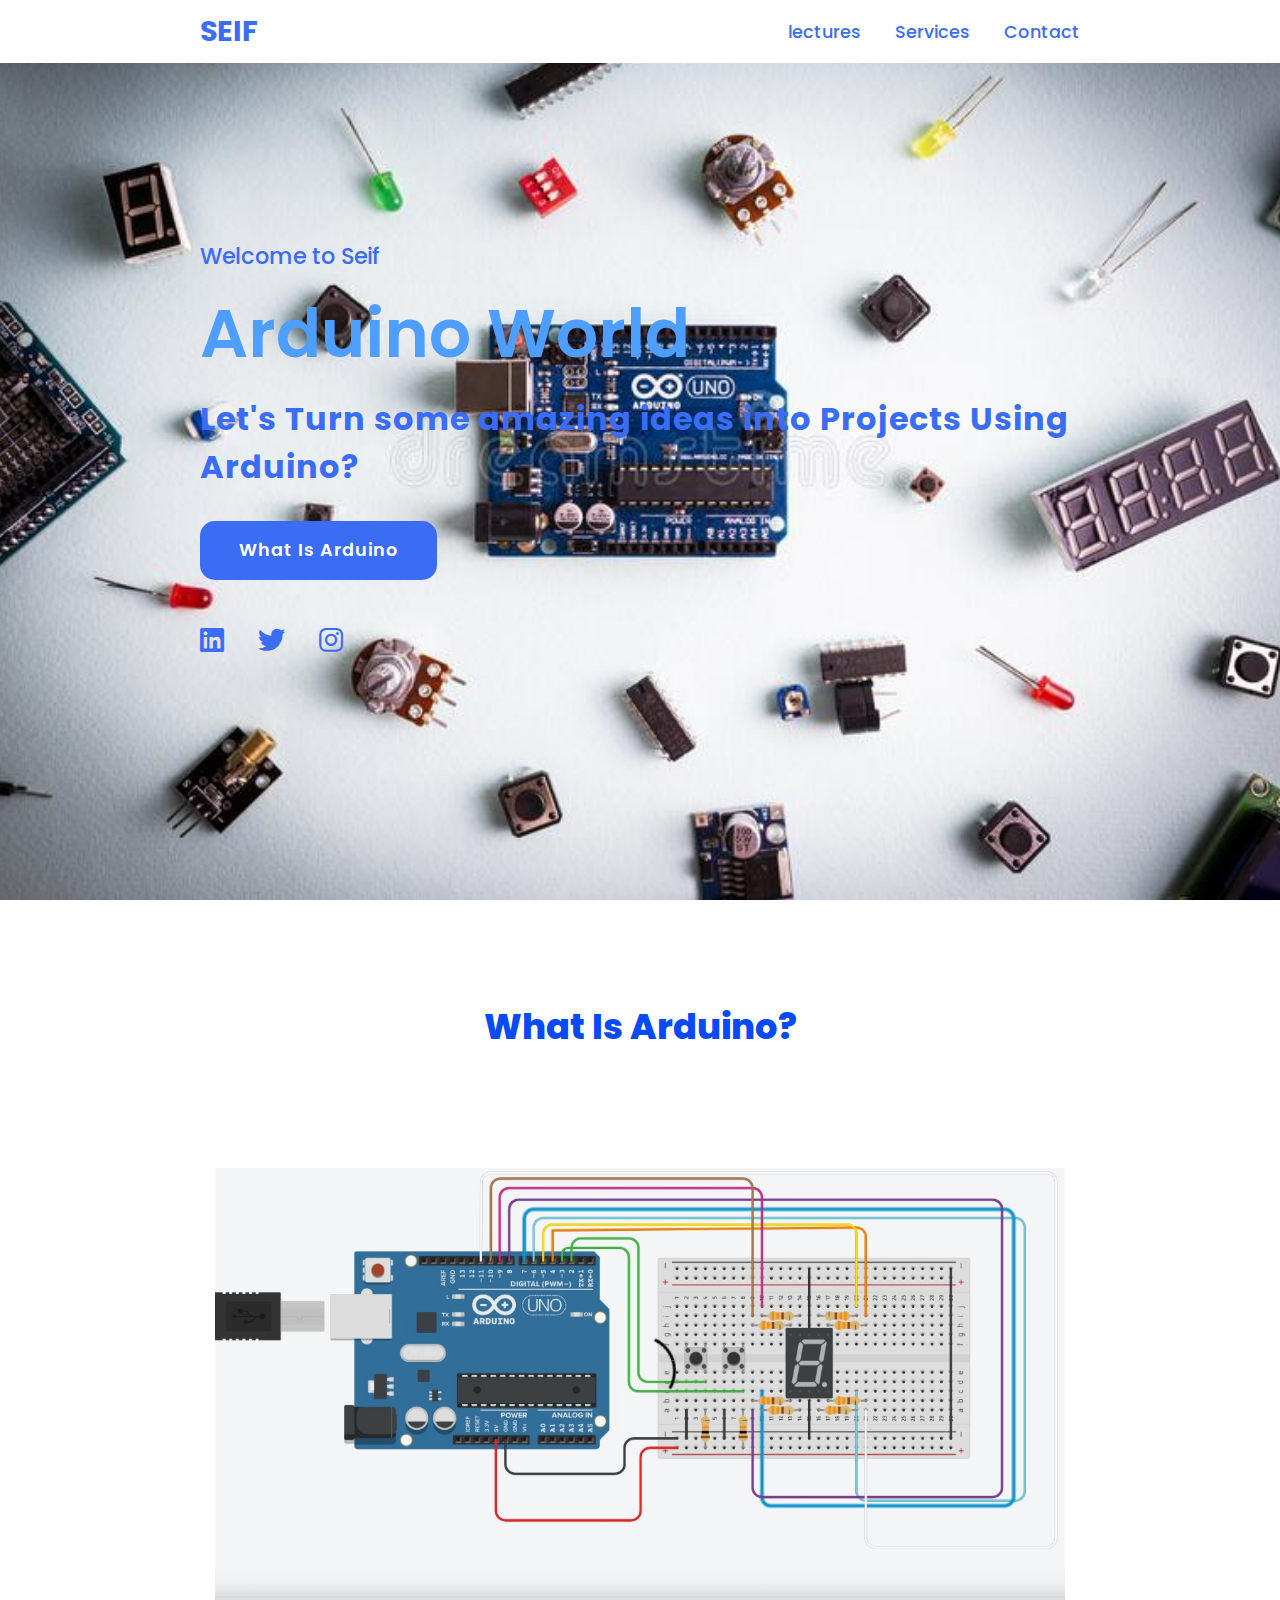
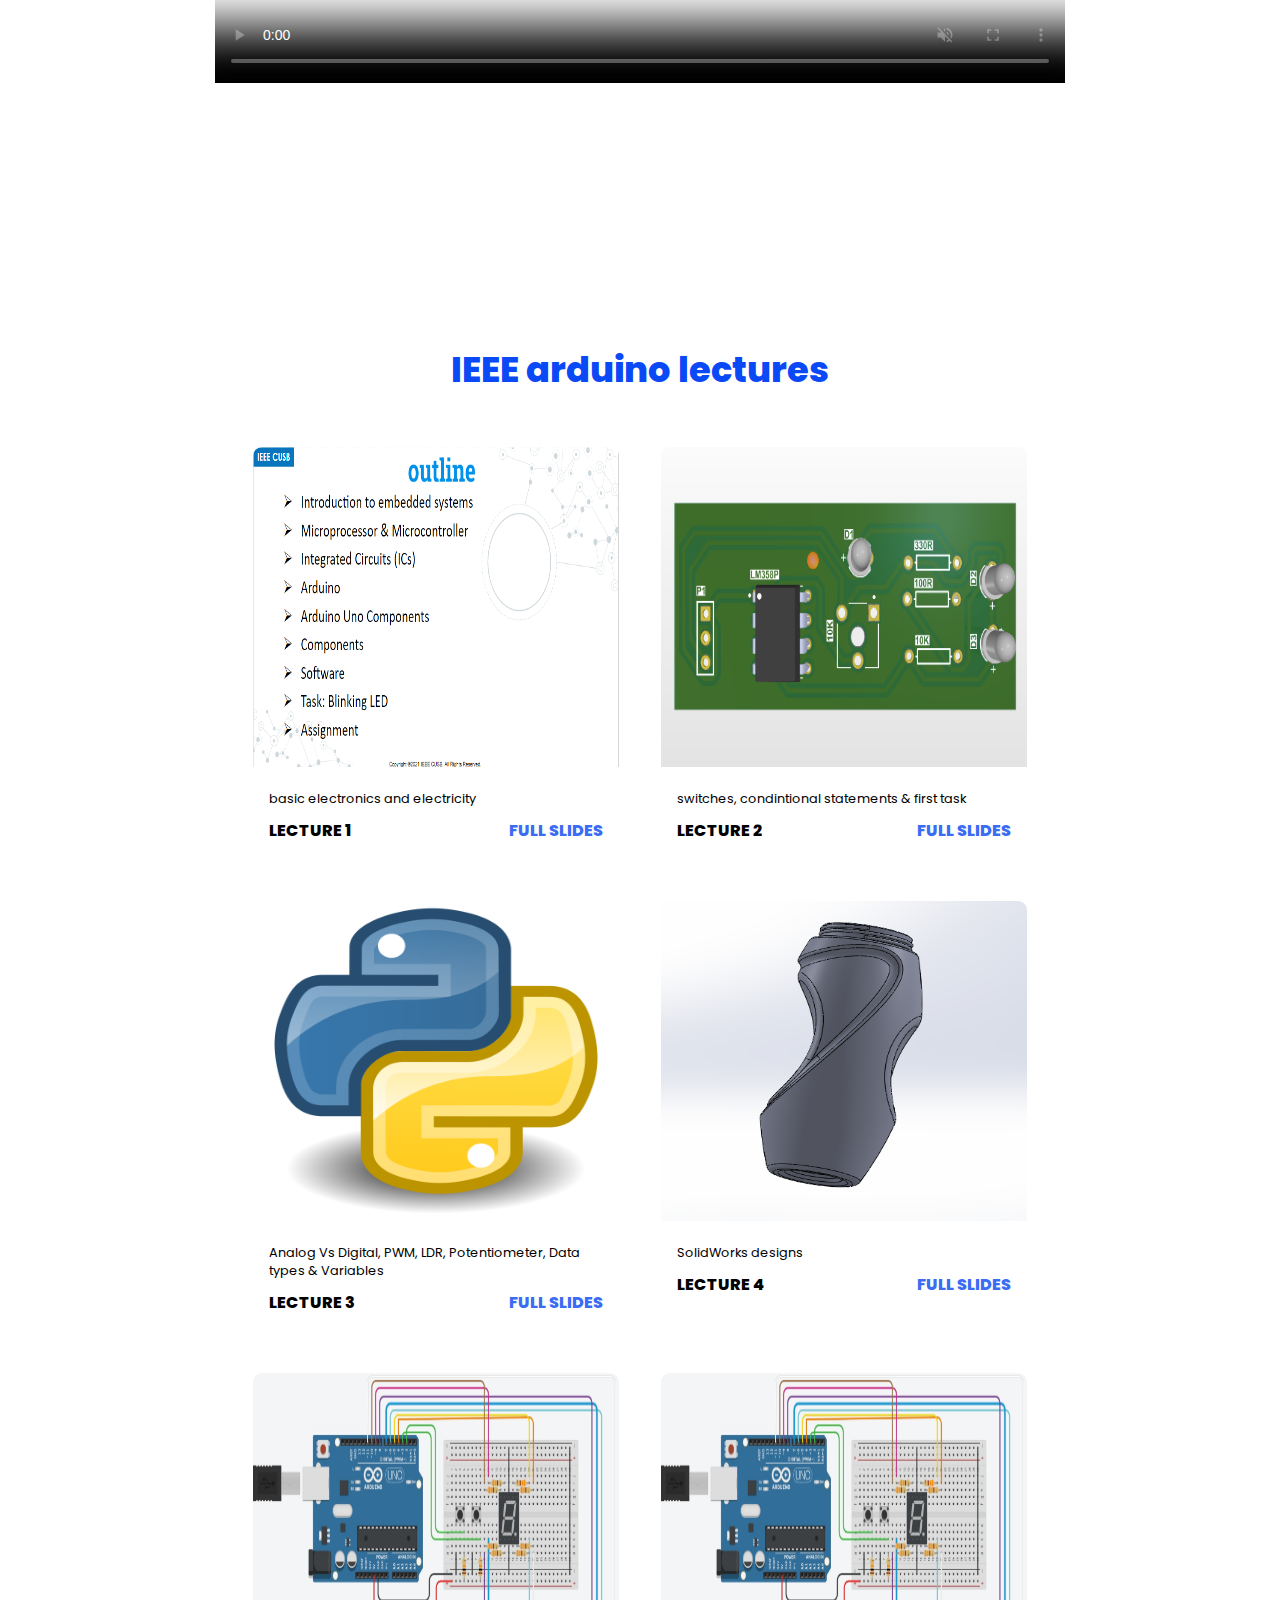
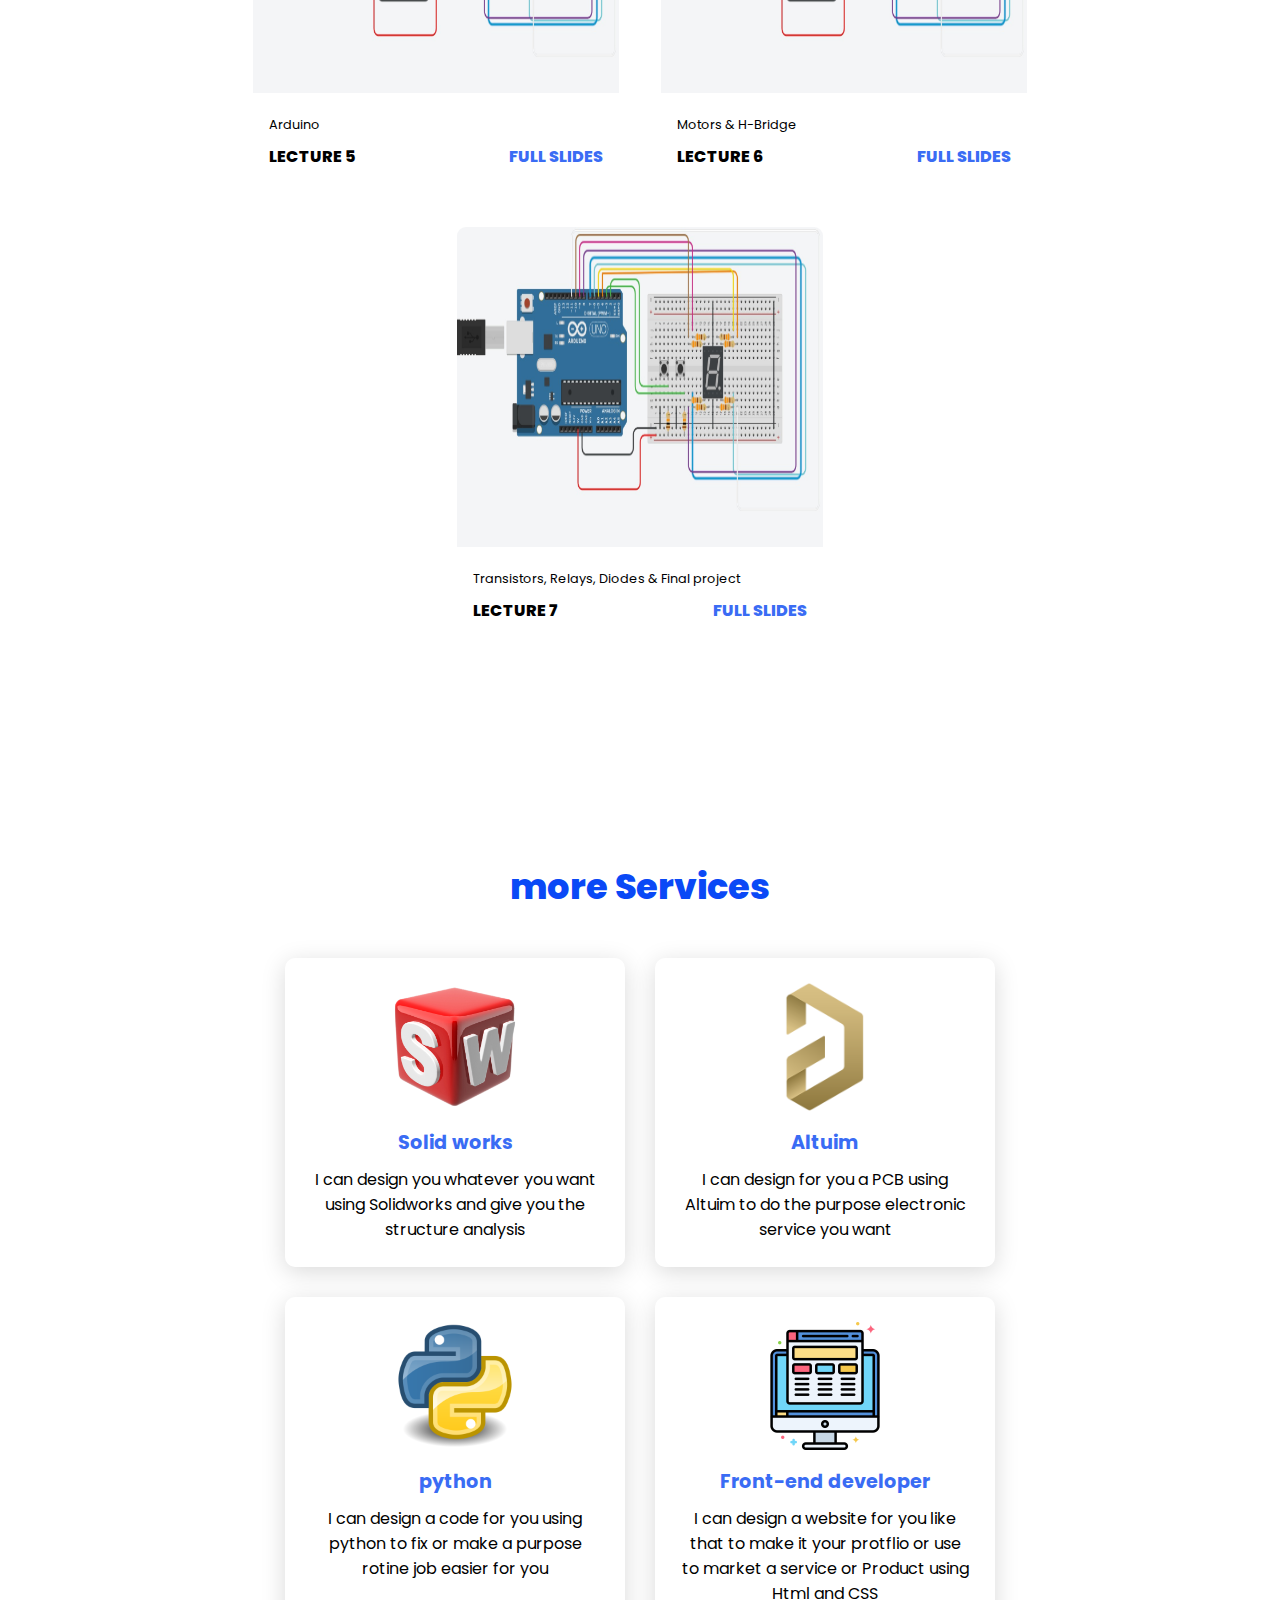
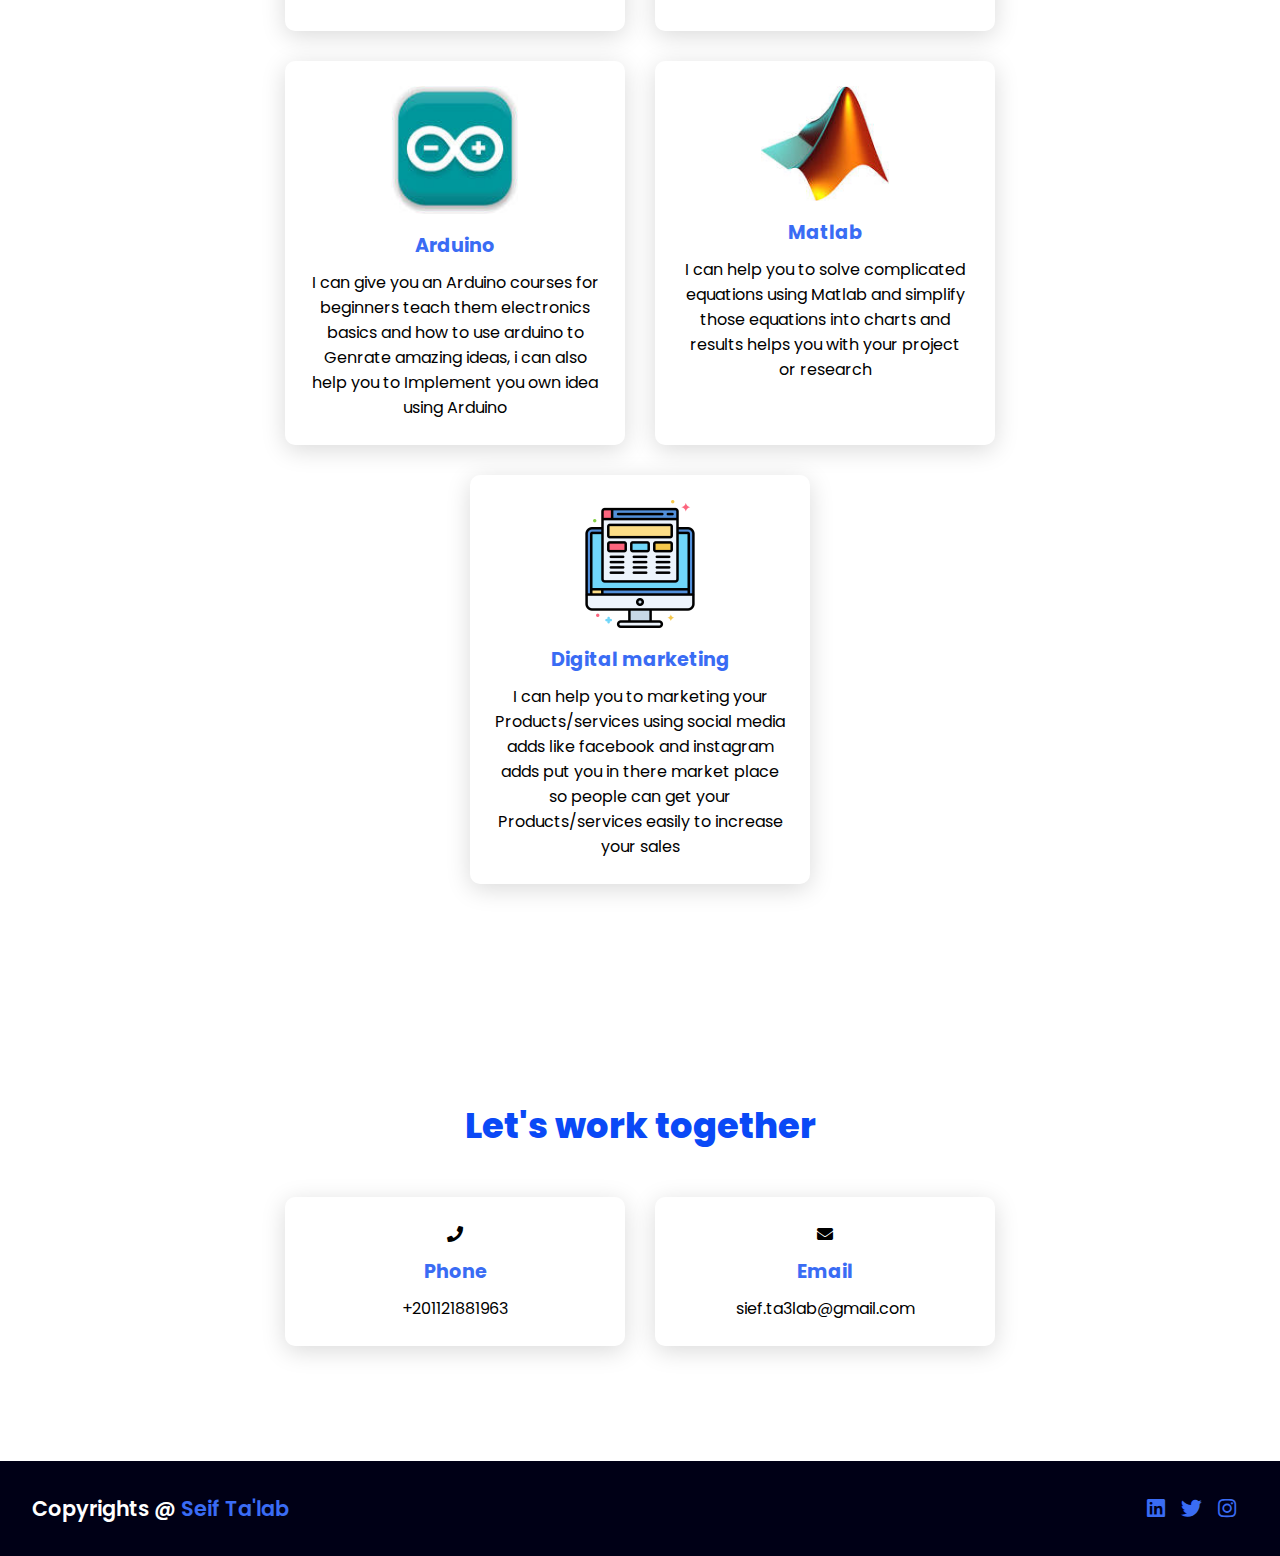
==== index(Arduino).html @ 14168fb9 "mytotalwebsite" ====
<!DOCTYPE html>
<html lang="en">
<head>
    <meta charset="UTF-8">
    <meta http-equiv="X-UA-Compatible" content="IE=edge">
    <meta name="viewport" content="width=device-width, initial-scale=1.0">
    <link rel="stylesheet" href="https://cdnjs.cloudflare.com/ajax/libs/font-awesome/5.15.4/css/all.min.css">
    <link rel="stylesheet" href="style(Arduino).css">
    <title>Seif Ta'lab(Arduino World)</title>
</head>
<body>

    <header>
        <a href="index.html" class="logo">Seif</a>
        <nav class="navigation">
            <a href="#projects">lectures</a>
            <a href="#Courses">Services</a>
            <a href="#contact">Contact</a>
        </nav>
    </header>


    <section class="main">
        <div>
            <h2>Welcome to Seif<br><span>Arduino World</span></h2>
            <h3>Let's Turn some amazing ideas into Projects Using Arduino?</h3>
            <a href="#whatsarduino" class="main-btn">What Is Arduino</a>
            <div class="social-icons">
                <a href="https://www.linkedin.com/in/sief-t-662467a1"><i class="fab fa-linkedin"></i></a>
                <a href="https://twitter.com/SIEFT3LAB"><i class="fab fa-twitter"></i></a>
                <a href="https://www.instagram.com/seiffoox/"><i class="fab fa-instagram"></i></a>
                <!-- <a href="https://www.facebook.com/sief.taalab"><i class="fa-brands fa-square-facebook"></i></a> -->
                <!-- <a href="#"><i class="fab fa-youtube"></i></a> -->
            </div>
        </div>
    </section>
    <section class="arduino-video" id="whatsarduino">
        <h2 class="title">What Is Arduino?</h2>
        <div class="content">
            <div class="video-card">
                <div class="video-icon">
                    <video controls autoplay muted poster="imags/Arduino (1).jpeg" width="850em" height="600em">
                        <source src="imags/Arduino video(1).mp4" type="video/mp4">
                        your Browser does not support Video tag :(
                    </video>
                </div>
            </div>
        </div>
    </section>

    

    <section class="projects" id="projects">
        <h2 class="title"><br> IEEE arduino lectures</h2>
        <div class="content">
            <div class="project-card">
                <div class="project-image">
                    <img src="imags/arduino lec1.png" alt="DBF project"/>
                </div>
                <div class="project-info">
                    <p class="project-category">basic electronics and electricity</p>
                    <strong class="project-title">
                        <span>Lecture 1</span>
                        <a href="https://docs.google.com/presentation/d/1mVsIZ_HO2Q76hOu5IGejkV0FawOYkH6k/edit#slide=id.p35" class="more-details">Full slides</a>
                    </strong>
                </div>
            </div>
            <div class="project-card">
                <div class="project-image">
                    <img src="imags/Altuim (2).png" alt="Altuim project" />
                </div>
                <div class="project-info">
                    <p class="project-category">switches, condintional statements & first task</p>
                    <strong class="project-title">
                        <span>Lecture 2</span>
                        <a href="#" class="more-details">Full slides</a>
                    </strong>
                </div>
            </div>
            <div class="project-card">
                <div class="project-image">
                    <img src="imags/Python.svg.png" />
                </div>
                <div class="project-info">
                    <p class="project-category">Analog Vs Digital, PWM, LDR, Potentiometer, Data types & Variables </p>
                    <strong class="project-title">
                        <span>Lecture 3</span>
                        <a href="index(python).html" class="more-details">Full slides</a>
                    </strong>
                </div>
            </div>
            <div class="project-card">
                <div class="project-image">
                    <img src="imags/solidbottle (1).png" />
                </div>
                <div class="project-info">
                    <p class="project-category">SolidWorks designs</p>
                    <strong class="project-title">
                        <span>Lecture 4</span>
                        <a href="index(solidworks).html" class="more-details">Full slides</a>
                    </strong>
                </div>
            </div>
            <div class="project-card">
                <div class="project-image">
                    <img src="imags/Arduino (1).jpeg" />
                </div>
                <div class="project-info">
                    <p class="project-category">Arduino</p>
                    <strong class="project-title">
                        <span>Lecture 5 </span>
                        <a href="index(Arduino).html" class="more-details">Full slides</a>
                    </strong>
                </div>
            </div>
            <div class="project-card">
                <div class="project-image">
                    <img src="imags/Arduino (1).jpeg" />
                </div>
                <div class="project-info">
                    <p class="project-category">Motors & H-Bridge</p>
                    <strong class="project-title">
                        <span>Lecture 6 </span>
                        <a href="index(Arduino).html" class="more-details">Full slides</a>
                    </strong>
                </div>
            </div>
            <div class="project-card">
                <div class="project-image">
                    <img src="imags/Arduino (1).jpeg" />
                </div>
                <div class="project-info">
                    <p class="project-category">Transistors, Relays, Diodes & Final project</p>
                    <strong class="project-title">
                        <span>Lecture 7 </span>
                        <a href="index(Arduino).html" class="more-details">Full slides</a>
                    </strong>
                </div>
            </div>
        </div>
    </section>
  
    <section class="cards" id="Courses">
        <h2 class="title">more Services</h2>
        <div class="content">
            <div class="card">
                <div class="icon">
                    <img src="imags/medium.png" alt="solidworks icon">
                </div>
                <div class="info">
                    <h3>Solid works</h3>
                    <p>I can design you whatever you want using Solidworks and give you the structure analysis</p>
                </div>
            </div>
            <div class="card">
                <div class="icon">
                    <img src="imags/altium-designer.png" alt="Altuim icon">
                </div>
                <div class="info">
                    <h3>Altuim</h3>
                    <p>I can design for you a PCB using Altuim to do the purpose electronic service you want</p>
                </div>
            </div>
            <div class="card">
                <div class="icon">
                    <img src="imags/Python.svg.png" alt="Python icon">
                </div>
                <div class="info">
                    <h3>python</h3>
                    <p>I can design a code for you using python to fix or make a purpose rotine job easier for you</p>
                </div>
            </div>
            <div class="card">
                <div class="icon">
                    <img src="imags/2721264.png" alt="Front-end icon">
                </div>
                <div class="info">
                    <h3>Front-end developer</h3>
                    <p>I can design a website for you like that to make it your protflio or use to market a service or Product using Html and CSS</p>
                </div>
            </div>
            <div class="card">
                <div class="icon">
                    <img src="imags/images (1).jpg" alt="Arduino icon">
                </div>
                <div class="info">
                    <h3>Arduino</h3>
                    <p>I can give you an Arduino courses for beginners teach them electronics basics and how to use arduino to Genrate amazing ideas, i can also help you to Implement you own idea using Arduino</p>
                </div>
            </div>
            <div class="card">
                <div class="icon">
                    <img src="imags/images.jpg" alt="Matlab icon">
                </div>
                <div class="info">
                    <h3>Matlab</h3>
                    <p>I can help you to solve complicated equations using Matlab and simplify those equations into charts and results helps you with your project or research</p>
                </div>
            </div>
            <div class="card">
                <div class="icon">
                    <img src="imags/2721264.png" alt="Digital-Marketing icon">
                </div>
                <div class="info">
                    <h3>Digital marketing</h3>
                    <p>I can help you to marketing your Products/services using social media adds like facebook and instagram adds put you in there market place so people can get your Products/services easily to increase your sales</p>
                </div>
            </div>
        </div>
    </section>

    <section class="cards-contact" id="contact">
        <h2 class="title">Let's work together</h2>
        <div class="content">
            <div class="card">
                <div class="icon">
                    <i class="fas fa-phone"></i>
                </div>
                <div class="info">
                    <h3>Phone</h3>
                    <p>+201121881963</p>
                </div>
            </div>
            <div class="card">
                <div class="icon">
                    <i class="fas fa-envelope"></i>
                </div>
                <div class="info">
                    <h3>Email</h3>
                    <p>sief.ta3lab@gmail.com</p>
                </div>
            </div>
        </div>
    </section>
    
    <footer class="footer">
        <p class="footer-title">Copyrights @ <span>Seif Ta'lab</span></p>
        <div class="social-icons">
            <a href="https://www.linkedin.com/in/sief-t-662467a1"><i class="fab fa-linkedin"></i></a>
            <a href="https://twitter.com/SIEFT3LAB"><i class="fab fa-twitter"></i></a>
            <a href="https://www.instagram.com/seiffoox/"><i class="fab fa-instagram"></i></a>
            <!-- <a href="https://www.facebook.com/sief.taalab"><i class="fa-brands fa-square-facebook"></i></a> -->
            <!-- <a href="#"><i class="fab fa-youtube"></i></a> -->
        </div>
    </footer>

</body>
</html>
---- style(Arduino).css ----
@import url('https://fonts.googleapis.com/css2?family=Poppins:ital,wght@0,100;0,200;0,300;0,400;0,500;0,600;0,700;0,800;0,900;1,100;1,200;1,300;1,400;1,500;1,600;1,700;1,800;1,900&display=swap');

*{
    font-family: 'Poppins', sans-serif;
    margin: 0;
    padding: 0;
    box-sizing: border-box;
    scroll-behavior: smooth; 
}


header {
    background-color: #ffffff;
    width: 100%;
    position: fixed;
    z-index: 999;
    display: flex;
    justify-content: space-between;
    align-items: center;
    padding: 10px 200px ;
}

.logo{
    text-decoration: none;
    color: #3a6cf4;
    text-transform: uppercase;
    font-weight: 700;
    font-size: 1.8em;
}

.navigation a{
    color: #3a6cf4;
    text-decoration: none;
    font-size: 1.1em;
    font-weight: 500;
    padding-left: 30px;
}

.navigation a:hover{
    color: #601cfc;
}

section {
    padding: 100px 200px;
}

.main {
    width: 100%;
    min-height: 100vh;
    display: flex;
    align-items: center;
    background: url(imags/arduino\ background\ 2.jpg) no-repeat;
    /* background-color: #000; */
    background-size: cover;
    background-position: center;
    background-attachment: fixed;
}

.main h2 {
    color: #3a6cf4;
    font-size: 1.4em;
    font-weight: 500;
}

.main h2 span {
    display: inline-block;
    margin-top: 10px;
    color: #4e9eff;
    font-size: 3em;
    font-weight: 600;
}

.main h3 {
    color: #3a6cf4;
    font-size: 2em;
    font-weight: 700;
    letter-spacing: 1px;
    margin-top: 10px;
    margin-bottom: 30px;
}

.main-btn {
    color: #fff;
    background-color: #3a6cf4;
    text-decoration: none;
    font-size: 1.1em;
    font-weight: 600;
    display: inline-block;
    padding: 0.9375em 2.1875em;
    letter-spacing: 1px;
    border-radius: 15px;
    margin-bottom: 40px;
    transition: 0.7s ease;
}

.main-btn:hover {
    background-color: #0a49f6;
    transform: scale(1.1);
}

.social-icons a {
    color: #3a6cf4;
    font-size: 1.7em;
    padding-right: 30px;
}


.title {
    display: flex;
    justify-content: center;
    color: #0a49f6;
    font-size: 2.2em;
    font-weight: 800;
    margin-bottom: 30px;
}


.content {
    display: flex;
    justify-content: center;
    flex-direction: row;
    flex-wrap: wrap;
    border-radius: 10px;
    
}

.cards {
    background: url(imags/arduino\ background\ 2.jpg) no-repeat;
    /* background-color: #000; */
    background-size: cover;
    background-position: center;
    background-attachment: fixed;
}

.arduino-video {
    background: url(imags/arduino\ background\ 2.jpg) no-repeat;
    background-size: cover;
    background-position: center;
    background-attachment: fixed;
    /* background-color: rgb(154 196 255);  */
}
.video-card .video-icon {
    text-align: center;
    align-items: center;
    justify-content: center;
    width: 100%;
}

.card {
    background-color: #fff;
    width: 21.25em;
    box-shadow: 0 5px 25px rgba(1 1 1 / 15%);
    border-radius: 10px;
    padding: 25px;
    margin: 15px;
    transition: 0.7s ease;
}

.card:hover {
    transform: scale(1.1);
}

.card .icon {
    text-align: center;
    align-items: center;
    justify-content: center;
}

.card .icon img {
    width: 8em;
}

.info {
    text-align: center;
}

.info h3{
    color: #3a6cf4;
    font-size: 1.2em;
    font-weight: 700;
    margin: 10px;
}

.projects {
    background: url(imags/arduino\ background\ 2.jpg) no-repeat;
    background-size: cover;
    background-position: center;
    background-attachment: fixed;
    /* background-color: #000016; */
}

.projects .content{
    margin-top: 30px;
}

.project-card {
    background-color: #fff;
    border: 1px solid #fff;
    min-height: 14em;
    width: 23em;
    overflow: hidden;
    border-radius: 10px;
    margin: 20px;
    transition: 0.7s ease;
}

.project-card:hover {
   transform: scale(1.1);
}

.project-card:hover .project-image {
    opacity: 0.9;
 }

.project-image img{
    height: 20em;
    width: 100%
}

.project-info {
    padding: 1em;
}

.project-category {
    font-size: 0.8em;
    color: #000;
}

.project-title {
    display: flex;
    justify-content: space-between;
    text-transform: uppercase;
    font-weight: 800;
    margin-top: 10px;
}

.more-details {
    text-decoration: none;
    color: #3a6cf4;
}

.more-details:hover {
    color: #601cfc;
}

 .cards-contact {
    /* background: url(imags/1117_arduino_uno_overview_820.jpg) no-repeat; */
    background-color: #fff;
    background-size: cover;
    background-position: center;
    background-attachment: fixed; 
} 
.contact .icon{
    font-size: 4.5em;
}

.contact .info h3 {
    color: #000;
}

.contact .info p {
    font-size: 1.5em;
}

.footer {
    /* background: url(imags/NEM_aerospace_0.jpg) no-repeat;
    background-size: cover;
    background-position: center;
    background-attachment: fixed; */
    background-color: #000016;
    color: #fff;
    padding: 2em;
    display: flex;
    justify-content: space-between;
}

.footer-title {
    font-size: 1.3em;
    font-weight: 600;
}

.footer-title span {
    color: #3a6cf4;
}

.footer .social-icons a{
    font-size: 1.3em;
    padding: 0 12px 0 0;
}

@media (max-width:1023px){
    header{
        padding: 12px 20px;
    }

    .navigation a{
        padding-left: 10px;
    }

    .title{
        font-size: 1.8em;
    }

    section{
        padding: 80px 20px;
    }

    .main-content h2{
        font-size: 1em;
    }

    .main-content h3{
        font-size: 1.6em;
    }

    .content{
        flex-direction: column;
        align-items: center;
    }

}

@media (max-width:641px){
    body{
        font-size: 12px;
    }

    .main-content h2{
        font-size: 0.8em;
    }

    .main-content h3{
        font-size: 1.4em;
    }
}

@media (max-width:300px){
    body{
        font-size: 10px;
     
    }
}
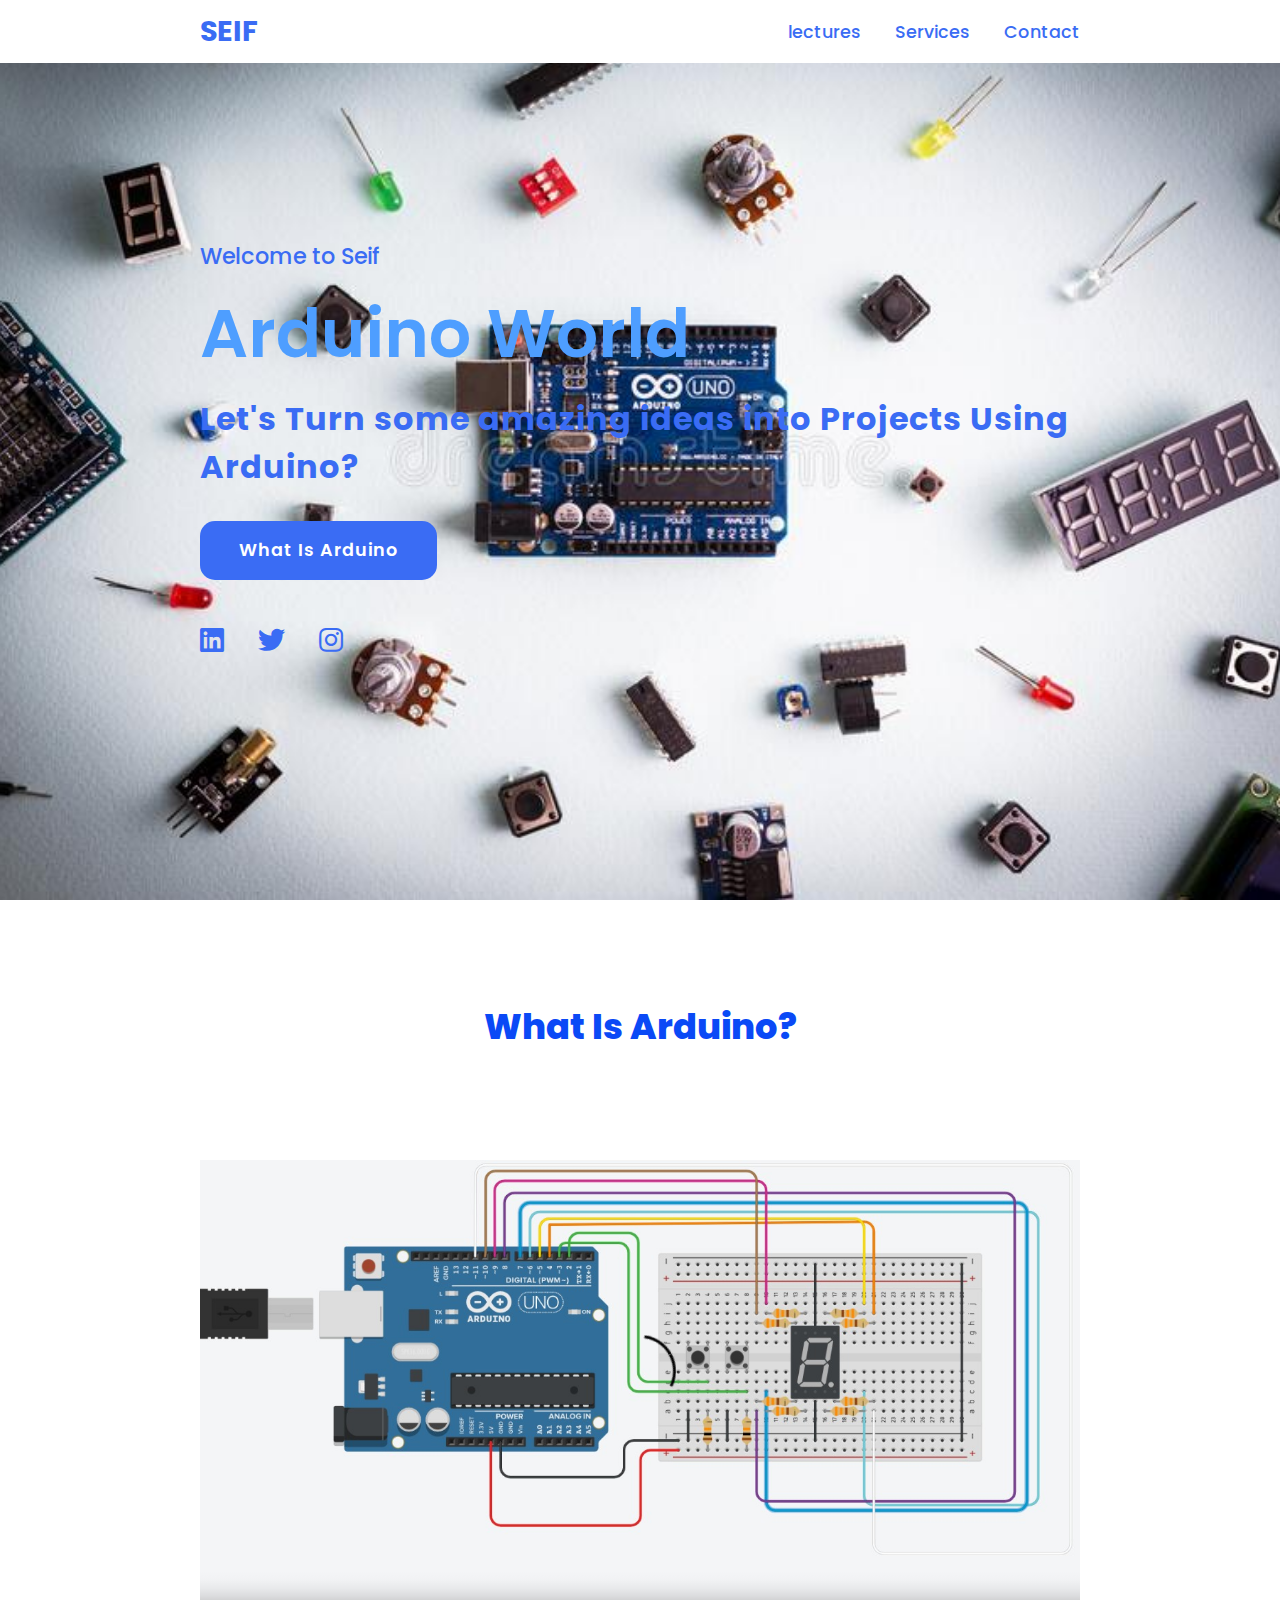
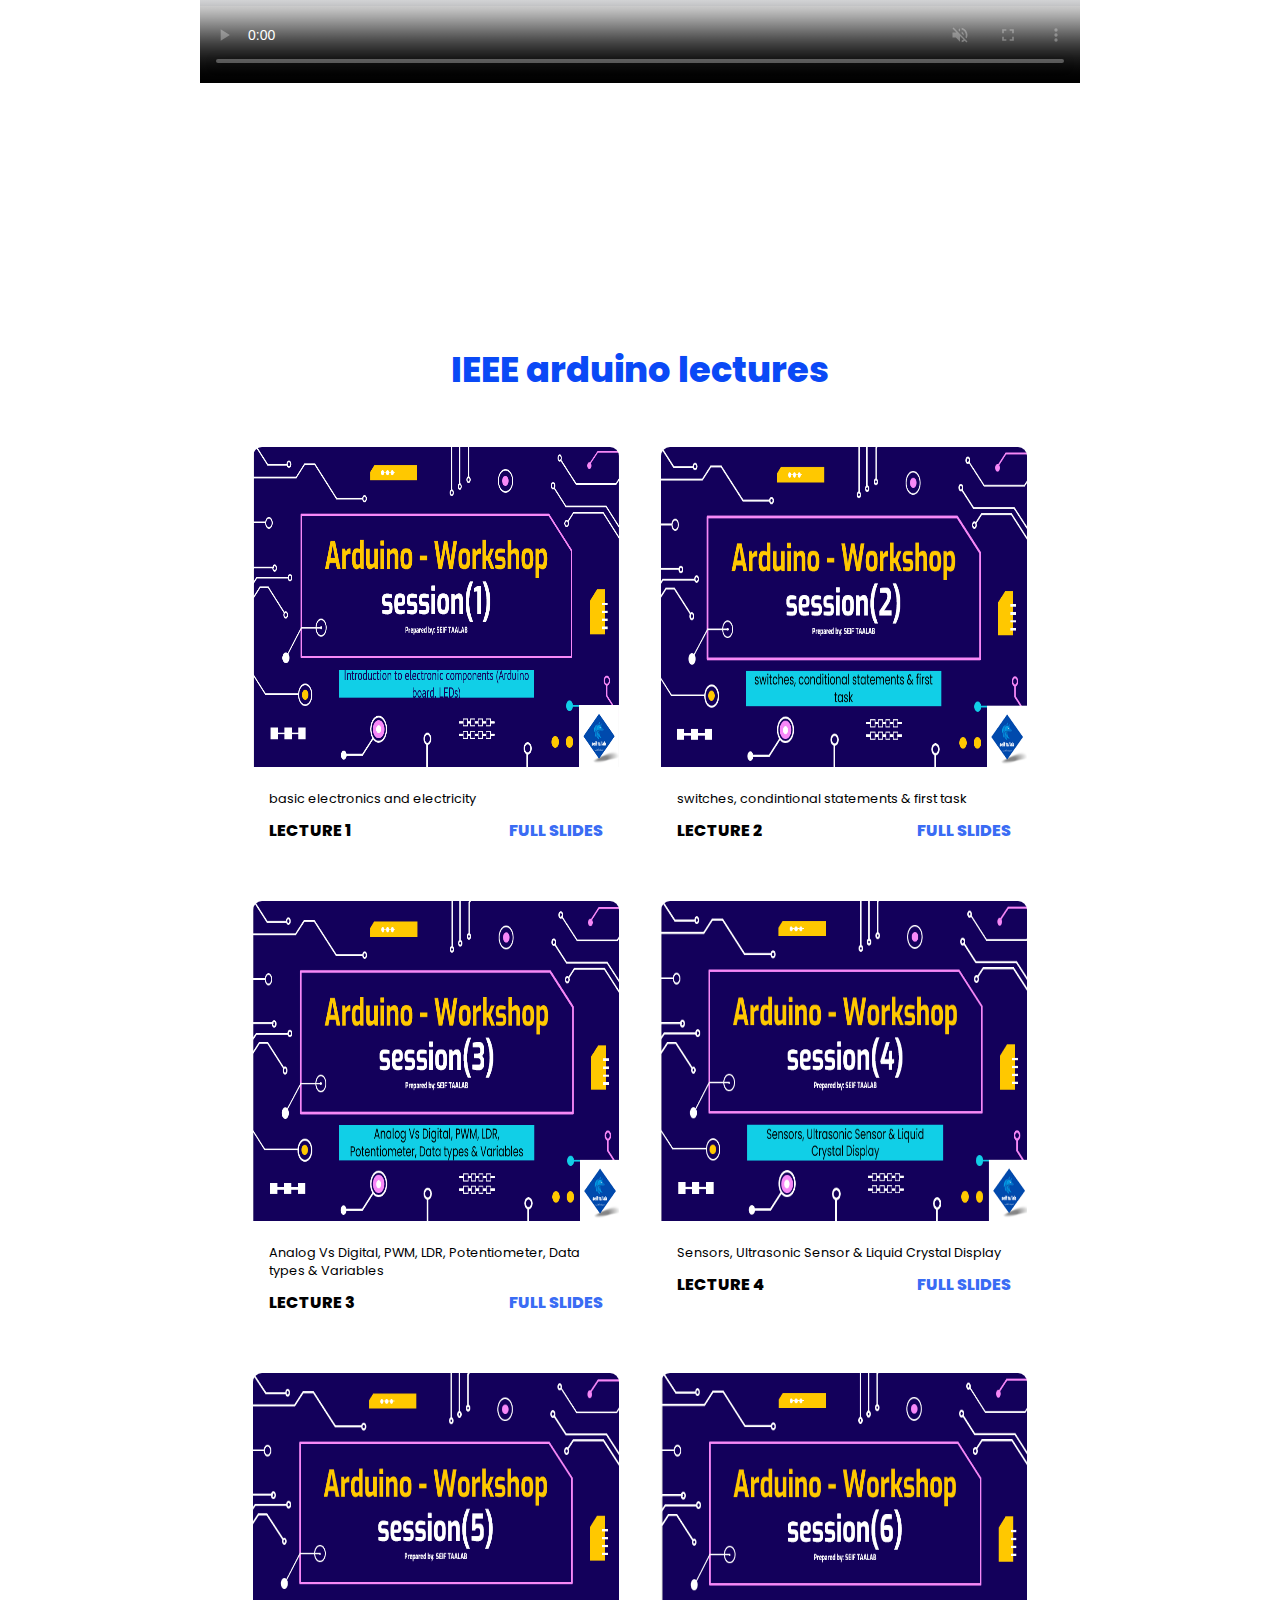
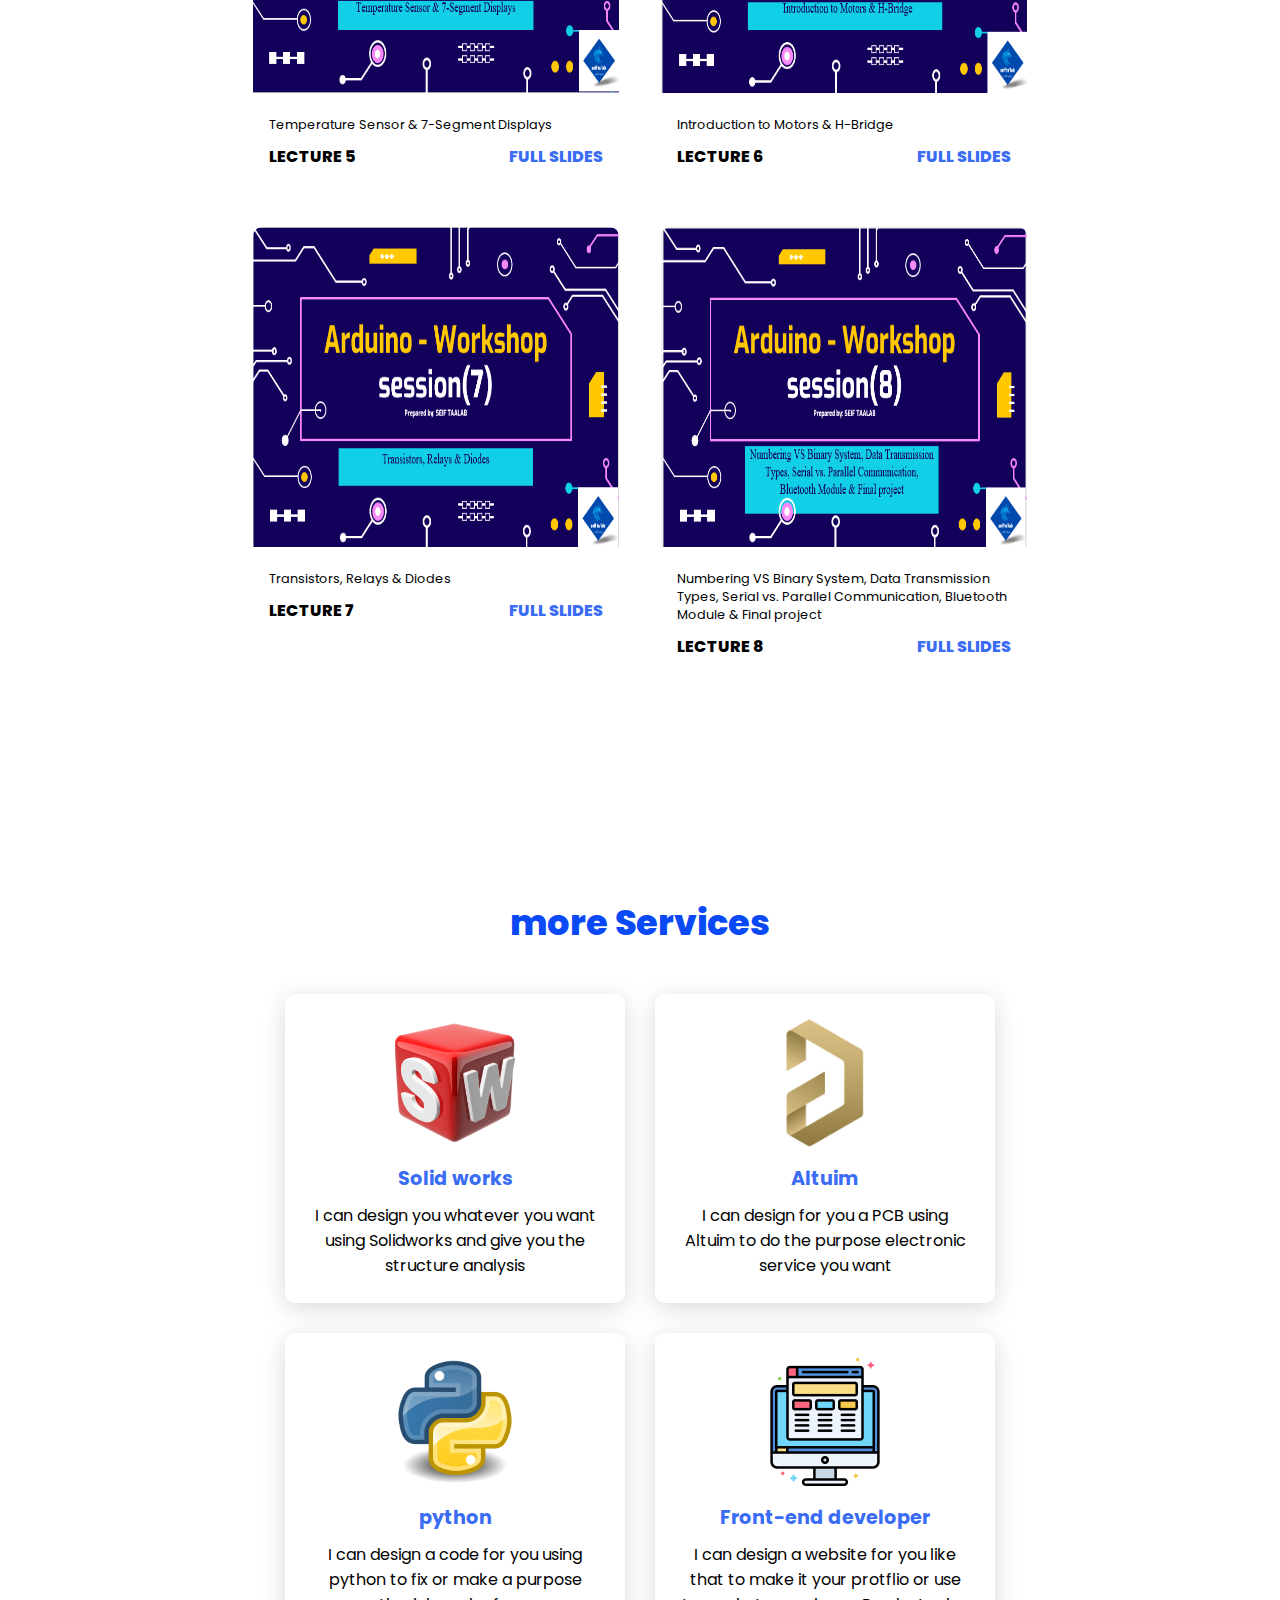
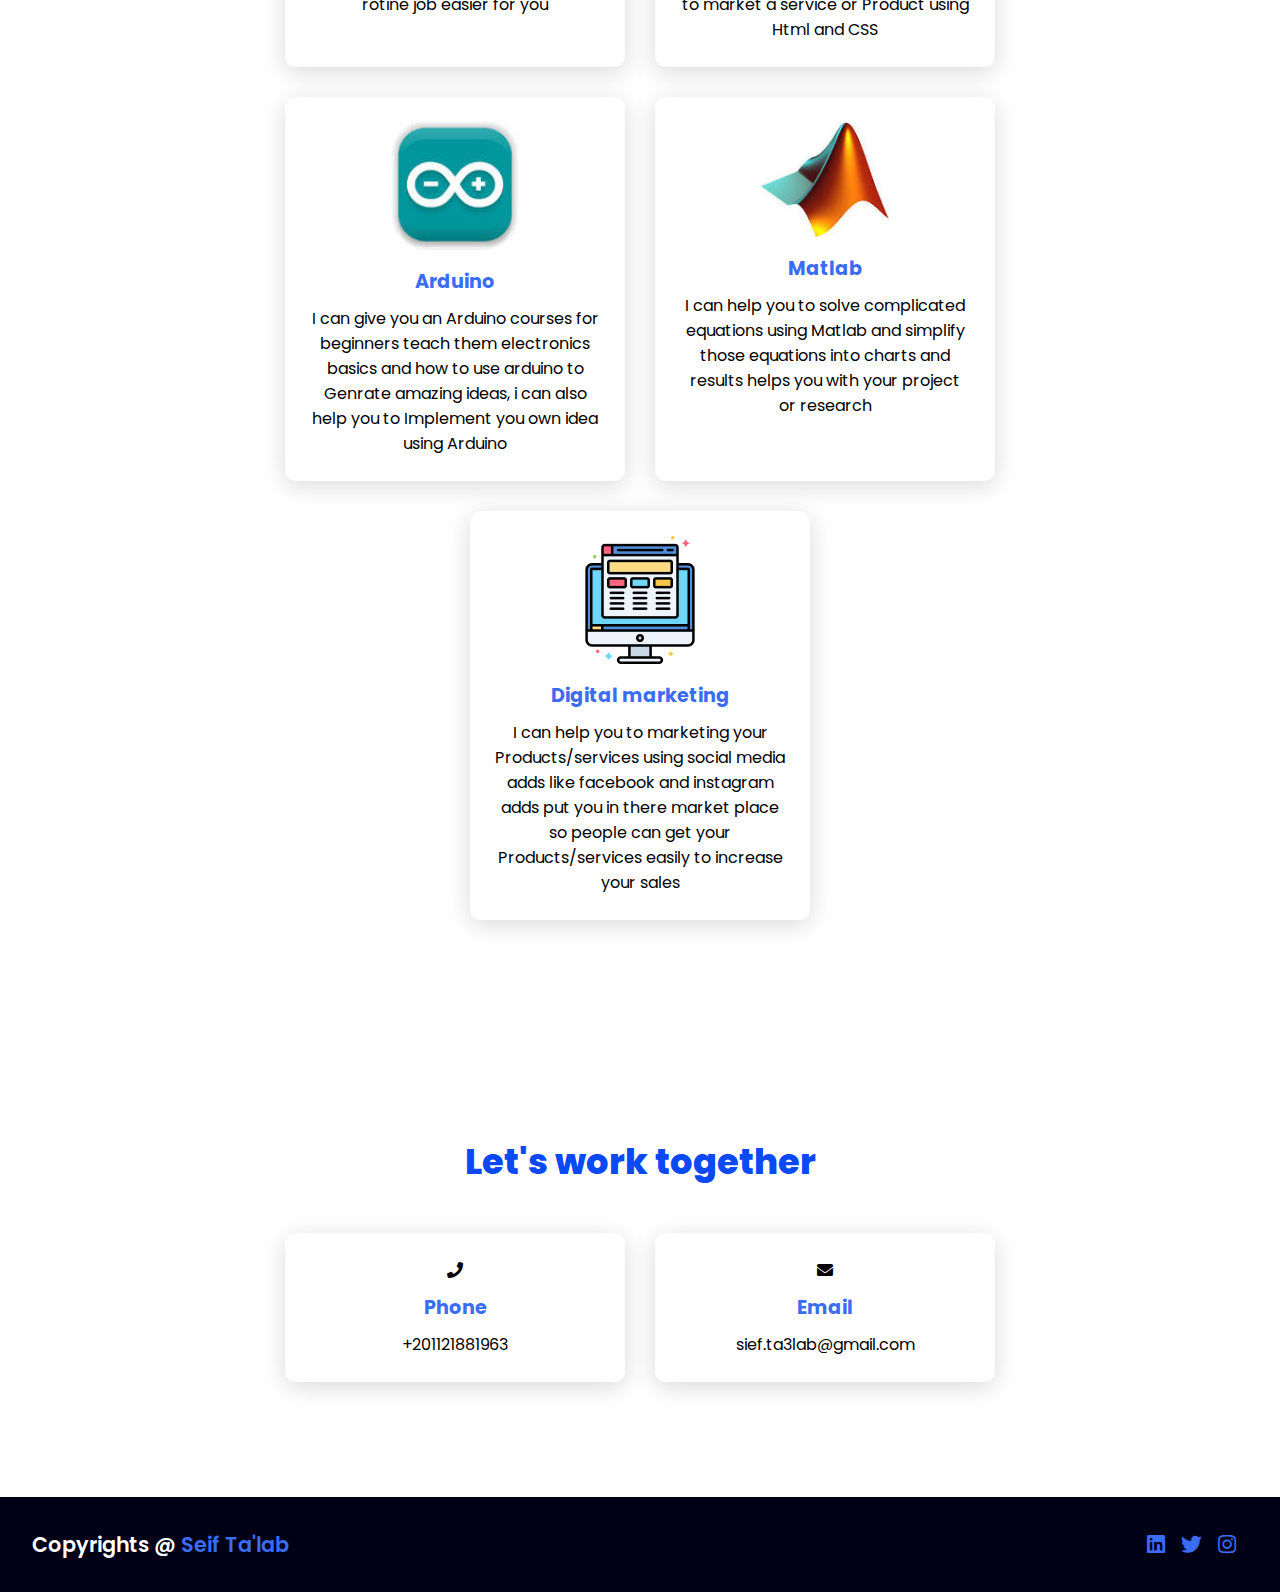
==== commit 3f64d687: "fixed mobile responsive and arduino lectures" ====
--- a/index(Arduino).html
+++ b/index(Arduino).html
@@ -1,248 +1,260 @@
-<!DOCTYPE html>
-<html lang="en">
-<head>
-    <meta charset="UTF-8">
-    <meta http-equiv="X-UA-Compatible" content="IE=edge">
-    <meta name="viewport" content="width=device-width, initial-scale=1.0">
-    <link rel="stylesheet" href="https://cdnjs.cloudflare.com/ajax/libs/font-awesome/5.15.4/css/all.min.css">
-    <link rel="stylesheet" href="style(Arduino).css">
-    <title>Seif Ta'lab(Arduino World)</title>
-</head>
-<body>
-
-    <header>
-        <a href="index.html" class="logo">Seif</a>
-        <nav class="navigation">
-            <a href="#projects">lectures</a>
-            <a href="#Courses">Services</a>
-            <a href="#contact">Contact</a>
-        </nav>
-    </header>
-
-
-    <section class="main">
-        <div>
-            <h2>Welcome to Seif<br><span>Arduino World</span></h2>
-            <h3>Let's Turn some amazing ideas into Projects Using Arduino?</h3>
-            <a href="#whatsarduino" class="main-btn">What Is Arduino</a>
-            <div class="social-icons">
-                <a href="https://www.linkedin.com/in/sief-t-662467a1"><i class="fab fa-linkedin"></i></a>
-                <a href="https://twitter.com/SIEFT3LAB"><i class="fab fa-twitter"></i></a>
-                <a href="https://www.instagram.com/seiffoox/"><i class="fab fa-instagram"></i></a>
-                <!-- <a href="https://www.facebook.com/sief.taalab"><i class="fa-brands fa-square-facebook"></i></a> -->
-                <!-- <a href="#"><i class="fab fa-youtube"></i></a> -->
-            </div>
-        </div>
-    </section>
-    <section class="arduino-video" id="whatsarduino">
-        <h2 class="title">What Is Arduino?</h2>
-        <div class="content">
-            <div class="video-card">
-                <div class="video-icon">
-                    <video controls autoplay muted poster="imags/Arduino (1).jpeg" width="850em" height="600em">
-                        <source src="imags/Arduino video(1).mp4" type="video/mp4">
-                        your Browser does not support Video tag :(
-                    </video>
-                </div>
-            </div>
-        </div>
-    </section>
-
-    
-
-    <section class="projects" id="projects">
-        <h2 class="title"><br> IEEE arduino lectures</h2>
-        <div class="content">
-            <div class="project-card">
-                <div class="project-image">
-                    <img src="imags/arduino lec1.png" alt="DBF project"/>
-                </div>
-                <div class="project-info">
-                    <p class="project-category">basic electronics and electricity</p>
-                    <strong class="project-title">
-                        <span>Lecture 1</span>
-                        <a href="https://docs.google.com/presentation/d/1mVsIZ_HO2Q76hOu5IGejkV0FawOYkH6k/edit#slide=id.p35" class="more-details">Full slides</a>
-                    </strong>
-                </div>
-            </div>
-            <div class="project-card">
-                <div class="project-image">
-                    <img src="imags/Altuim (2).png" alt="Altuim project" />
-                </div>
-                <div class="project-info">
-                    <p class="project-category">switches, condintional statements & first task</p>
-                    <strong class="project-title">
-                        <span>Lecture 2</span>
-                        <a href="#" class="more-details">Full slides</a>
-                    </strong>
-                </div>
-            </div>
-            <div class="project-card">
-                <div class="project-image">
-                    <img src="imags/Python.svg.png" />
-                </div>
-                <div class="project-info">
-                    <p class="project-category">Analog Vs Digital, PWM, LDR, Potentiometer, Data types & Variables </p>
-                    <strong class="project-title">
-                        <span>Lecture 3</span>
-                        <a href="index(python).html" class="more-details">Full slides</a>
-                    </strong>
-                </div>
-            </div>
-            <div class="project-card">
-                <div class="project-image">
-                    <img src="imags/solidbottle (1).png" />
-                </div>
-                <div class="project-info">
-                    <p class="project-category">SolidWorks designs</p>
-                    <strong class="project-title">
-                        <span>Lecture 4</span>
-                        <a href="index(solidworks).html" class="more-details">Full slides</a>
-                    </strong>
-                </div>
-            </div>
-            <div class="project-card">
-                <div class="project-image">
-                    <img src="imags/Arduino (1).jpeg" />
-                </div>
-                <div class="project-info">
-                    <p class="project-category">Arduino</p>
-                    <strong class="project-title">
-                        <span>Lecture 5 </span>
-                        <a href="index(Arduino).html" class="more-details">Full slides</a>
-                    </strong>
-                </div>
-            </div>
-            <div class="project-card">
-                <div class="project-image">
-                    <img src="imags/Arduino (1).jpeg" />
-                </div>
-                <div class="project-info">
-                    <p class="project-category">Motors & H-Bridge</p>
-                    <strong class="project-title">
-                        <span>Lecture 6 </span>
-                        <a href="index(Arduino).html" class="more-details">Full slides</a>
-                    </strong>
-                </div>
-            </div>
-            <div class="project-card">
-                <div class="project-image">
-                    <img src="imags/Arduino (1).jpeg" />
-                </div>
-                <div class="project-info">
-                    <p class="project-category">Transistors, Relays, Diodes & Final project</p>
-                    <strong class="project-title">
-                        <span>Lecture 7 </span>
-                        <a href="index(Arduino).html" class="more-details">Full slides</a>
-                    </strong>
-                </div>
-            </div>
-        </div>
-    </section>
-  
-    <section class="cards" id="Courses">
-        <h2 class="title">more Services</h2>
-        <div class="content">
-            <div class="card">
-                <div class="icon">
-                    <img src="imags/medium.png" alt="solidworks icon">
-                </div>
-                <div class="info">
-                    <h3>Solid works</h3>
-                    <p>I can design you whatever you want using Solidworks and give you the structure analysis</p>
-                </div>
-            </div>
-            <div class="card">
-                <div class="icon">
-                    <img src="imags/altium-designer.png" alt="Altuim icon">
-                </div>
-                <div class="info">
-                    <h3>Altuim</h3>
-                    <p>I can design for you a PCB using Altuim to do the purpose electronic service you want</p>
-                </div>
-            </div>
-            <div class="card">
-                <div class="icon">
-                    <img src="imags/Python.svg.png" alt="Python icon">
-                </div>
-                <div class="info">
-                    <h3>python</h3>
-                    <p>I can design a code for you using python to fix or make a purpose rotine job easier for you</p>
-                </div>
-            </div>
-            <div class="card">
-                <div class="icon">
-                    <img src="imags/2721264.png" alt="Front-end icon">
-                </div>
-                <div class="info">
-                    <h3>Front-end developer</h3>
-                    <p>I can design a website for you like that to make it your protflio or use to market a service or Product using Html and CSS</p>
-                </div>
-            </div>
-            <div class="card">
-                <div class="icon">
-                    <img src="imags/images (1).jpg" alt="Arduino icon">
-                </div>
-                <div class="info">
-                    <h3>Arduino</h3>
-                    <p>I can give you an Arduino courses for beginners teach them electronics basics and how to use arduino to Genrate amazing ideas, i can also help you to Implement you own idea using Arduino</p>
-                </div>
-            </div>
-            <div class="card">
-                <div class="icon">
-                    <img src="imags/images.jpg" alt="Matlab icon">
-                </div>
-                <div class="info">
-                    <h3>Matlab</h3>
-                    <p>I can help you to solve complicated equations using Matlab and simplify those equations into charts and results helps you with your project or research</p>
-                </div>
-            </div>
-            <div class="card">
-                <div class="icon">
-                    <img src="imags/2721264.png" alt="Digital-Marketing icon">
-                </div>
-                <div class="info">
-                    <h3>Digital marketing</h3>
-                    <p>I can help you to marketing your Products/services using social media adds like facebook and instagram adds put you in there market place so people can get your Products/services easily to increase your sales</p>
-                </div>
-            </div>
-        </div>
-    </section>
-
-    <section class="cards-contact" id="contact">
-        <h2 class="title">Let's work together</h2>
-        <div class="content">
-            <div class="card">
-                <div class="icon">
-                    <i class="fas fa-phone"></i>
-                </div>
-                <div class="info">
-                    <h3>Phone</h3>
-                    <p>+201121881963</p>
-                </div>
-            </div>
-            <div class="card">
-                <div class="icon">
-                    <i class="fas fa-envelope"></i>
-                </div>
-                <div class="info">
-                    <h3>Email</h3>
-                    <p>sief.ta3lab@gmail.com</p>
-                </div>
-            </div>
-        </div>
-    </section>
-    
-    <footer class="footer">
-        <p class="footer-title">Copyrights @ <span>Seif Ta'lab</span></p>
-        <div class="social-icons">
-            <a href="https://www.linkedin.com/in/sief-t-662467a1"><i class="fab fa-linkedin"></i></a>
-            <a href="https://twitter.com/SIEFT3LAB"><i class="fab fa-twitter"></i></a>
-            <a href="https://www.instagram.com/seiffoox/"><i class="fab fa-instagram"></i></a>
-            <!-- <a href="https://www.facebook.com/sief.taalab"><i class="fa-brands fa-square-facebook"></i></a> -->
-            <!-- <a href="#"><i class="fab fa-youtube"></i></a> -->
-        </div>
-    </footer>
-
-</body>
+<!DOCTYPE html>
+<html lang="en">
+<head>
+    <meta charset="UTF-8">
+    <meta http-equiv="X-UA-Compatible" content="IE=edge">
+    <meta name="viewport" content="width=device-width, initial-scale=1.0">
+    <link rel="stylesheet" href="https://cdnjs.cloudflare.com/ajax/libs/font-awesome/5.15.4/css/all.min.css">
+    <link rel="stylesheet" href="style(Arduino).css">
+    <title>Seif Ta'lab(Arduino World)</title>
+</head>
+<body>
+
+    <header>
+        <a href="index.html" class="logo">Seif</a>
+        <nav class="navigation">
+            <a href="#projects">lectures</a>
+            <a href="#Courses">Services</a>
+            <a href="#contact">Contact</a>
+        </nav>
+    </header>
+
+
+    <section class="main">
+        <div>
+            <h2>Welcome to Seif<br><span>Arduino World</span></h2>
+            <h3>Let's Turn some amazing ideas into Projects Using Arduino?</h3>
+            <a href="#whatsarduino" class="main-btn">What Is Arduino</a>
+            <div class="social-icons">
+                <a href="https://www.linkedin.com/in/sief-t-662467a1"><i class="fab fa-linkedin"></i></a>
+                <a href="https://twitter.com/SIEFT3LAB"><i class="fab fa-twitter"></i></a>
+                <a href="https://www.instagram.com/seiffoox/"><i class="fab fa-instagram"></i></a>
+                <!-- <a href="https://www.facebook.com/sief.taalab"><i class="fa-brands fa-square-facebook"></i></a> -->
+                <!-- <a href="#"><i class="fab fa-youtube"></i></a> -->
+            </div>
+        </div>
+    </section>
+    <section class="arduino-video" id="whatsarduino">
+        <h2 class="title">What Is Arduino?</h2>
+        <div class="content">
+            <div class="video-card">
+                <div class="video-icon">
+                    <video controls autoplay muted poster="imags/Arduino (1).jpeg" width="850em" height="600em">
+                        <source src="imags/Arduino video(1).mp4" type="video/mp4">
+                        your Browser does not support Video tag :(
+                    </video>
+                </div>
+            </div>
+        </div>
+    </section>
+
+    
+
+    <section class="projects" id="projects">
+        <h2 class="title"><br> IEEE arduino lectures</h2>
+        <div class="content">
+            <div class="project-card">
+                <div class="project-image">
+                    <img src="imags/arduino lec1 .png" alt="lecture(1)"/>
+                </div>
+                <div class="project-info">
+                    <p class="project-category">basic electronics and electricity</p>
+                    <strong class="project-title">
+                        <span>Lecture 1</span>
+                        <a href="https://docs.google.com/presentation/d/1DDFqCSRhLebv8XHpt-wcr_T4yd4qhLSI/edit?usp=drive_web&ouid=102743952285113957410&rtpof=true" class="more-details">Full slides</a>
+                    </strong>
+                </div>
+            </div>
+            <div class="project-card">
+                <div class="project-image">
+                    <img src="imags/arduino lec2 .png" alt="lecture(2)" />
+                </div>
+                <div class="project-info">
+                    <p class="project-category">switches, condintional statements & first task</p>
+                    <strong class="project-title">
+                        <span>Lecture 2</span>
+                        <a href="https://docs.google.com/presentation/d/1XplIza-XIh7OyMLziSDWfODeTQE4C5al/edit?usp=drive_web&ouid=102743952285113957410&rtpof=true" class="more-details">Full slides</a>
+                    </strong>
+                </div>
+            </div>
+            <div class="project-card">
+                <div class="project-image">
+                    <img src="imags/arduino lec3 .png" alt="lecture(3)" />
+                </div>
+                <div class="project-info">
+                    <p class="project-category">Analog Vs Digital, PWM, LDR, Potentiometer, Data types & Variables </p>
+                    <strong class="project-title">
+                        <span>Lecture 3</span>
+                        <a href="https://docs.google.com/presentation/d/1pSmXpGtf9C1QgrdlA-QDoCtuspsE4hKl/edit?usp=drive_web&ouid=102743952285113957410&rtpof=true" class="more-details">Full slides</a>
+                    </strong>
+                </div>
+            </div>
+            <div class="project-card">
+                <div class="project-image">
+                    <img src="imags/arduino lec4 .png" alt="lecture(4)" />
+                </div>
+                <div class="project-info">
+                    <p class="project-category">Sensors, Ultrasonic Sensor & Liquid Crystal Display </p>
+                    <strong class="project-title">
+                        <span>Lecture 4</span>
+                        <a href="https://docs.google.com/presentation/d/1fd7_4X9jOoljDiP1S0zQhtu59KTJAS5t/edit?usp=drive_web&ouid=102743952285113957410&rtpof=true" class="more-details">Full slides</a>
+                    </strong>
+                </div>
+            </div>
+            <div class="project-card">
+                <div class="project-image">
+                    <img src="imags/arduino lec5 .png" alt="lecture(5)" />
+                </div>
+                <div class="project-info">
+                    <p class="project-category">Temperature Sensor & 7-Segment Displays</p>
+                    <strong class="project-title">
+                        <span>Lecture 5 </span>
+                        <a href="https://docs.google.com/presentation/d/1MpjdBzk2nIUMRbd7-k5zyhrEpTdBWXSu/edit?usp=drive_web&ouid=102743952285113957410&rtpof=true" class="more-details">Full slides</a>
+                    </strong>
+                </div>
+            </div>
+            <div class="project-card">
+                <div class="project-image">
+                    <img src="imags/arduino lec6 .png" alt="lecture(6)" />
+                </div>
+                <div class="project-info">
+                    <p class="project-category">Introduction to Motors & H-Bridge</p>
+                    <strong class="project-title">
+                        <span>Lecture 6 </span>
+                        <a href="https://docs.google.com/presentation/d/1R1zklYoGghu9t8irM6zhKbhsDbOVQ-YO/edit?usp=drive_web&ouid=102743952285113957410&rtpof=true" class="more-details">Full slides</a>
+                    </strong>
+                </div>
+            </div>
+            <div class="project-card">
+                <div class="project-image">
+                    <img src="imags/arduino lec7  .png" alt="lecture(7)" />
+                </div>
+                <div class="project-info">
+                    <p class="project-category">Transistors, Relays & Diodes</p>
+                    <strong class="project-title">
+                        <span>Lecture 7 </span>
+                        <a href="https://docs.google.com/presentation/d/1aV68Fkvven4Uu9LeOrpbHi0yYpLlBhTs/edit?usp=drive_web&ouid=102743952285113957410&rtpof=true" class="more-details">Full slides</a>
+                    </strong>
+                </div>
+            </div>
+            <div class="project-card">
+                <div class="project-image">
+                    <img src="imags/arduino lec8 .png" alt="lecture(8)" />
+                </div>
+                <div class="project-info">
+                    <p class="project-category">Numbering VS Binary System, Data Transmission Types, Serial vs. Parallel Communication, Bluetooth Module & Final project</p>
+                    <strong class="project-title">
+                        <span>Lecture 8 </span>
+                        <a href="https://docs.google.com/presentation/d/13-hTFpBg8Rt9SrnlkMx6WOnKrPhu77iB/edit?usp=drive_web&ouid=102743952285113957410&rtpof=true" class="more-details">Full slides</a>
+                    </strong>
+                </div>
+            </div>
+        </div>
+    </section>
+  
+    <section class="cards" id="Courses">
+        <h2 class="title">more Services</h2>
+        <div class="content">
+            <div class="card">
+                <div class="icon">
+                    <img src="imags/medium.png" alt="solidworks icon">
+                </div>
+                <div class="info">
+                    <h3>Solid works</h3>
+                    <p>I can design you whatever you want using Solidworks and give you the structure analysis</p>
+                </div>
+            </div>
+            <div class="card">
+                <div class="icon">
+                    <img src="imags/altium-designer.png" alt="Altuim icon">
+                </div>
+                <div class="info">
+                    <h3>Altuim</h3>
+                    <p>I can design for you a PCB using Altuim to do the purpose electronic service you want</p>
+                </div>
+            </div>
+            <div class="card">
+                <div class="icon">
+                    <img src="imags/Python.svg.png" alt="Python icon">
+                </div>
+                <div class="info">
+                    <h3>python</h3>
+                    <p>I can design a code for you using python to fix or make a purpose rotine job easier for you</p>
+                </div>
+            </div>
+            <div class="card">
+                <div class="icon">
+                    <img src="imags/2721264.png" alt="Front-end icon">
+                </div>
+                <div class="info">
+                    <h3>Front-end developer</h3>
+                    <p>I can design a website for you like that to make it your protflio or use to market a service or Product using Html and CSS</p>
+                </div>
+            </div>
+            <div class="card">
+                <div class="icon">
+                    <img src="imags/images (1).jpg" alt="Arduino icon">
+                </div>
+                <div class="info">
+                    <h3>Arduino</h3>
+                    <p>I can give you an Arduino courses for beginners teach them electronics basics and how to use arduino to Genrate amazing ideas, i can also help you to Implement you own idea using Arduino</p>
+                </div>
+            </div>
+            <div class="card">
+                <div class="icon">
+                    <img src="imags/images.jpg" alt="Matlab icon">
+                </div>
+                <div class="info">
+                    <h3>Matlab</h3>
+                    <p>I can help you to solve complicated equations using Matlab and simplify those equations into charts and results helps you with your project or research</p>
+                </div>
+            </div>
+            <div class="card">
+                <div class="icon">
+                    <img src="imags/2721264.png" alt="Digital-Marketing icon">
+                </div>
+                <div class="info">
+                    <h3>Digital marketing</h3>
+                    <p>I can help you to marketing your Products/services using social media adds like facebook and instagram adds put you in there market place so people can get your Products/services easily to increase your sales</p>
+                </div>
+            </div>
+        </div>
+    </section>
+
+    <section class="cards-contact" id="contact">
+        <h2 class="title">Let's work together</h2>
+        <div class="content">
+            <div class="card">
+                <div class="icon">
+                    <i class="fas fa-phone"></i>
+                </div>
+                <div class="info">
+                    <h3>Phone</h3>
+                    <p>+201121881963</p>
+                </div>
+            </div>
+            <div class="card">
+                <div class="icon">
+                    <i class="fas fa-envelope"></i>
+                </div>
+                <div class="info">
+                    <h3>Email</h3>
+                    <p>sief.ta3lab@gmail.com</p>
+                </div>
+            </div>
+        </div>
+    </section>
+    
+    <footer class="footer">
+        <p class="footer-title">Copyrights @ <span>Seif Ta'lab</span></p>
+        <div class="social-icons">
+            <a href="https://www.linkedin.com/in/sief-t-662467a1"><i class="fab fa-linkedin"></i></a>
+            <a href="https://twitter.com/SIEFT3LAB"><i class="fab fa-twitter"></i></a>
+            <a href="https://www.instagram.com/seiffoox/"><i class="fab fa-instagram"></i></a>
+            <!-- <a href="https://www.facebook.com/sief.taalab"><i class="fa-brands fa-square-facebook"></i></a> -->
+            <!-- <a href="#"><i class="fab fa-youtube"></i></a> -->
+        </div>
+    </footer>
+
+</body>
 </html>--- a/style(Arduino).css
+++ b/style(Arduino).css
@@ -1,342 +1,345 @@
-@import url('https://fonts.googleapis.com/css2?family=Poppins:ital,wght@0,100;0,200;0,300;0,400;0,500;0,600;0,700;0,800;0,900;1,100;1,200;1,300;1,400;1,500;1,600;1,700;1,800;1,900&display=swap');
-
-*{
-    font-family: 'Poppins', sans-serif;
-    margin: 0;
-    padding: 0;
-    box-sizing: border-box;
-    scroll-behavior: smooth; 
-}
-
-
-header {
-    background-color: #ffffff;
-    width: 100%;
-    position: fixed;
-    z-index: 999;
-    display: flex;
-    justify-content: space-between;
-    align-items: center;
-    padding: 10px 200px ;
-}
-
-.logo{
-    text-decoration: none;
-    color: #3a6cf4;
-    text-transform: uppercase;
-    font-weight: 700;
-    font-size: 1.8em;
-}
-
-.navigation a{
-    color: #3a6cf4;
-    text-decoration: none;
-    font-size: 1.1em;
-    font-weight: 500;
-    padding-left: 30px;
-}
-
-.navigation a:hover{
-    color: #601cfc;
-}
-
-section {
-    padding: 100px 200px;
-}
-
-.main {
-    width: 100%;
-    min-height: 100vh;
-    display: flex;
-    align-items: center;
-    background: url(imags/arduino\ background\ 2.jpg) no-repeat;
-    /* background-color: #000; */
-    background-size: cover;
-    background-position: center;
-    background-attachment: fixed;
-}
-
-.main h2 {
-    color: #3a6cf4;
-    font-size: 1.4em;
-    font-weight: 500;
-}
-
-.main h2 span {
-    display: inline-block;
-    margin-top: 10px;
-    color: #4e9eff;
-    font-size: 3em;
-    font-weight: 600;
-}
-
-.main h3 {
-    color: #3a6cf4;
-    font-size: 2em;
-    font-weight: 700;
-    letter-spacing: 1px;
-    margin-top: 10px;
-    margin-bottom: 30px;
-}
-
-.main-btn {
-    color: #fff;
-    background-color: #3a6cf4;
-    text-decoration: none;
-    font-size: 1.1em;
-    font-weight: 600;
-    display: inline-block;
-    padding: 0.9375em 2.1875em;
-    letter-spacing: 1px;
-    border-radius: 15px;
-    margin-bottom: 40px;
-    transition: 0.7s ease;
-}
-
-.main-btn:hover {
-    background-color: #0a49f6;
-    transform: scale(1.1);
-}
-
-.social-icons a {
-    color: #3a6cf4;
-    font-size: 1.7em;
-    padding-right: 30px;
-}
-
-
-.title {
-    display: flex;
-    justify-content: center;
-    color: #0a49f6;
-    font-size: 2.2em;
-    font-weight: 800;
-    margin-bottom: 30px;
-}
-
-
-.content {
-    display: flex;
-    justify-content: center;
-    flex-direction: row;
-    flex-wrap: wrap;
-    border-radius: 10px;
-    
-}
-
-.cards {
-    background: url(imags/arduino\ background\ 2.jpg) no-repeat;
-    /* background-color: #000; */
-    background-size: cover;
-    background-position: center;
-    background-attachment: fixed;
-}
-
-.arduino-video {
-    background: url(imags/arduino\ background\ 2.jpg) no-repeat;
-    background-size: cover;
-    background-position: center;
-    background-attachment: fixed;
-    /* background-color: rgb(154 196 255);  */
-}
-.video-card .video-icon {
-    text-align: center;
-    align-items: center;
-    justify-content: center;
-    width: 100%;
-}
-
-.card {
-    background-color: #fff;
-    width: 21.25em;
-    box-shadow: 0 5px 25px rgba(1 1 1 / 15%);
-    border-radius: 10px;
-    padding: 25px;
-    margin: 15px;
-    transition: 0.7s ease;
-}
-
-.card:hover {
-    transform: scale(1.1);
-}
-
-.card .icon {
-    text-align: center;
-    align-items: center;
-    justify-content: center;
-}
-
-.card .icon img {
-    width: 8em;
-}
-
-.info {
-    text-align: center;
-}
-
-.info h3{
-    color: #3a6cf4;
-    font-size: 1.2em;
-    font-weight: 700;
-    margin: 10px;
-}
-
-.projects {
-    background: url(imags/arduino\ background\ 2.jpg) no-repeat;
-    background-size: cover;
-    background-position: center;
-    background-attachment: fixed;
-    /* background-color: #000016; */
-}
-
-.projects .content{
-    margin-top: 30px;
-}
-
-.project-card {
-    background-color: #fff;
-    border: 1px solid #fff;
-    min-height: 14em;
-    width: 23em;
-    overflow: hidden;
-    border-radius: 10px;
-    margin: 20px;
-    transition: 0.7s ease;
-}
-
-.project-card:hover {
-   transform: scale(1.1);
-}
-
-.project-card:hover .project-image {
-    opacity: 0.9;
- }
-
-.project-image img{
-    height: 20em;
-    width: 100%
-}
-
-.project-info {
-    padding: 1em;
-}
-
-.project-category {
-    font-size: 0.8em;
-    color: #000;
-}
-
-.project-title {
-    display: flex;
-    justify-content: space-between;
-    text-transform: uppercase;
-    font-weight: 800;
-    margin-top: 10px;
-}
-
-.more-details {
-    text-decoration: none;
-    color: #3a6cf4;
-}
-
-.more-details:hover {
-    color: #601cfc;
-}
-
- .cards-contact {
-    /* background: url(imags/1117_arduino_uno_overview_820.jpg) no-repeat; */
-    background-color: #fff;
-    background-size: cover;
-    background-position: center;
-    background-attachment: fixed; 
-} 
-.contact .icon{
-    font-size: 4.5em;
-}
-
-.contact .info h3 {
-    color: #000;
-}
-
-.contact .info p {
-    font-size: 1.5em;
-}
-
-.footer {
-    /* background: url(imags/NEM_aerospace_0.jpg) no-repeat;
-    background-size: cover;
-    background-position: center;
-    background-attachment: fixed; */
-    background-color: #000016;
-    color: #fff;
-    padding: 2em;
-    display: flex;
-    justify-content: space-between;
-}
-
-.footer-title {
-    font-size: 1.3em;
-    font-weight: 600;
-}
-
-.footer-title span {
-    color: #3a6cf4;
-}
-
-.footer .social-icons a{
-    font-size: 1.3em;
-    padding: 0 12px 0 0;
-}
-
-@media (max-width:1023px){
-    header{
-        padding: 12px 20px;
-    }
-
-    .navigation a{
-        padding-left: 10px;
-    }
-
-    .title{
-        font-size: 1.8em;
-    }
-
-    section{
-        padding: 80px 20px;
-    }
-
-    .main-content h2{
-        font-size: 1em;
-    }
-
-    .main-content h3{
-        font-size: 1.6em;
-    }
-
-    .content{
-        flex-direction: column;
-        align-items: center;
-    }
-
-}
-
-@media (max-width:641px){
-    body{
-        font-size: 12px;
-    }
-
-    .main-content h2{
-        font-size: 0.8em;
-    }
-
-    .main-content h3{
-        font-size: 1.4em;
-    }
-}
-
-@media (max-width:300px){
-    body{
-        font-size: 10px;
-     
-    }
+@import url('https://fonts.googleapis.com/css2?family=Poppins:ital,wght@0,100;0,200;0,300;0,400;0,500;0,600;0,700;0,800;0,900;1,100;1,200;1,300;1,400;1,500;1,600;1,700;1,800;1,900&display=swap');
+
+*{
+    font-family: 'Poppins', sans-serif;
+    margin: 0;
+    padding: 0;
+    box-sizing: border-box;
+    scroll-behavior: smooth; 
+}
+
+
+header {
+    background-color: #ffffff;
+    width: 100%;
+    position: fixed;
+    z-index: 999;
+    display: flex;
+    justify-content: space-between;
+    align-items: center;
+    padding: 10px 200px ;
+}
+
+.logo{
+    text-decoration: none;
+    color: #3a6cf4;
+    text-transform: uppercase;
+    font-weight: 700;
+    font-size: 1.8em;
+}
+
+.navigation a{
+    color: #3a6cf4;
+    text-decoration: none;
+    font-size: 1.1em;
+    font-weight: 500;
+    padding-left: 30px;
+}
+
+.navigation a:hover{
+    color: #601cfc;
+}
+
+section {
+    padding: 100px 200px;
+}
+
+.main {
+    width: 100%;
+    min-height: 100vh;
+    display: flex;
+    align-items: center;
+    background: url(imags/arduino\ background\ 2.jpg) no-repeat;
+    /* background-color: #000; */
+    background-size: cover;
+    background-position: center;
+    background-attachment: fixed;
+}
+
+.main h2 {
+    color: #3a6cf4;
+    font-size: 1.4em;
+    font-weight: 500;
+}
+
+.main h2 span {
+    display: inline-block;
+    margin-top: 10px;
+    color: #4e9eff;
+    font-size: 3em;
+    font-weight: 600;
+}
+
+.main h3 {
+    color: #3a6cf4;
+    font-size: 2em;
+    font-weight: 700;
+    letter-spacing: 1px;
+    margin-top: 10px;
+    margin-bottom: 30px;
+}
+
+.main-btn {
+    color: #fff;
+    background-color: #3a6cf4;
+    text-decoration: none;
+    font-size: 1.1em;
+    font-weight: 600;
+    display: inline-block;
+    padding: 0.9375em 2.1875em;
+    letter-spacing: 1px;
+    border-radius: 15px;
+    margin-bottom: 40px;
+    transition: 0.7s ease;
+}
+
+.main-btn:hover {
+    background-color: #0a49f6;
+    transform: scale(1.1);
+}
+
+.social-icons a {
+    color: #3a6cf4;
+    font-size: 1.7em;
+    padding-right: 30px;
+}
+
+
+.title {
+    display: flex;
+    justify-content: center;
+    color: #0a49f6;
+    font-size: 2.2em;
+    font-weight: 800;
+    margin-bottom: 30px;
+}
+
+
+.content {
+    display: flex;
+    justify-content: center;
+    flex-direction: row;
+    flex-wrap: wrap;
+    border-radius: 10px;
+    
+}
+
+.cards {
+    background: url(imags/arduino\ background\ 2.jpg) no-repeat;
+    /* background-color: #000; */
+    background-size: cover;
+    background-position: center;
+    background-attachment: fixed;
+}
+
+.arduino-video {
+    background: url(imags/arduino\ background\ 2.jpg) no-repeat;
+    background-size: cover;
+    background-position: center;
+    background-attachment: fixed;
+    /* background-color: rgb(154 196 255);  */
+}
+.video-card .video-icon {
+    text-align: center;
+    align-items: center;
+    justify-content: center;
+    width: 100%;
+}
+video {
+    width: 100%;
+}
+
+.card {
+    background-color: #fff;
+    width: 21.25em;
+    box-shadow: 0 5px 25px rgba(1 1 1 / 15%);
+    border-radius: 10px;
+    padding: 25px;
+    margin: 15px;
+    transition: 0.7s ease;
+}
+
+.card:hover {
+    transform: scale(1.1);
+}
+
+.card .icon {
+    text-align: center;
+    align-items: center;
+    justify-content: center;
+}
+
+.card .icon img {
+    width: 8em;
+}
+
+.info {
+    text-align: center;
+}
+
+.info h3{
+    color: #3a6cf4;
+    font-size: 1.2em;
+    font-weight: 700;
+    margin: 10px;
+}
+
+.projects {
+    background: url(imags/arduino\ background\ 2.jpg) no-repeat;
+    background-size: cover;
+    background-position: center;
+    background-attachment: fixed;
+    /* background-color: #000016; */
+}
+
+.projects .content{
+    margin-top: 30px;
+}
+
+.project-card {
+    background-color: #fff;
+    border: 1px solid #fff;
+    min-height: 14em;
+    width: 23em;
+    overflow: hidden;
+    border-radius: 10px;
+    margin: 20px;
+    transition: 0.7s ease;
+}
+
+.project-card:hover {
+   transform: scale(1.1);
+}
+
+.project-card:hover .project-image {
+    opacity: 0.9;
+ }
+
+.project-image img{
+    height: 20em;
+    width: 100%
+}
+
+.project-info {
+    padding: 1em;
+}
+
+.project-category {
+    font-size: 0.8em;
+    color: #000;
+}
+
+.project-title {
+    display: flex;
+    justify-content: space-between;
+    text-transform: uppercase;
+    font-weight: 800;
+    margin-top: 10px;
+}
+
+.more-details {
+    text-decoration: none;
+    color: #3a6cf4;
+}
+
+.more-details:hover {
+    color: #601cfc;
+}
+
+ .cards-contact {
+    /* background: url(imags/1117_arduino_uno_overview_820.jpg) no-repeat; */
+    background-color: #fff;
+    background-size: cover;
+    background-position: center;
+    background-attachment: fixed; 
+} 
+.contact .icon{
+    font-size: 4.5em;
+}
+
+.contact .info h3 {
+    color: #000;
+}
+
+.contact .info p {
+    font-size: 1.5em;
+}
+
+.footer {
+    /* background: url(imags/NEM_aerospace_0.jpg) no-repeat;
+    background-size: cover;
+    background-position: center;
+    background-attachment: fixed; */
+    background-color: #000016;
+    color: #fff;
+    padding: 2em;
+    display: flex;
+    justify-content: space-between;
+}
+
+.footer-title {
+    font-size: 1.3em;
+    font-weight: 600;
+}
+
+.footer-title span {
+    color: #3a6cf4;
+}
+
+.footer .social-icons a{
+    font-size: 1.3em;
+    padding: 0 12px 0 0;
+}
+
+@media (max-width:1023px){
+    header{
+        padding: 12px 20px;
+    }
+
+    .navigation a{
+        padding-left: 10px;
+    }
+
+    .title{
+        font-size: 1.8em;
+    }
+
+    section{
+        padding: 80px 20px;
+    }
+
+    .main-content h2{
+        font-size: 1em;
+    }
+
+    .main-content h3{
+        font-size: 1.6em;
+    }
+
+    .content{
+        flex-direction: column;
+        align-items: center;
+    }
+
+}
+
+@media (max-width:641px){
+    body{
+        font-size: 12px;
+    }
+
+    .main-content h2{
+        font-size: 0.8em;
+    }
+
+    .main-content h3{
+        font-size: 1.4em;
+    }
+}
+
+@media (max-width:300px){
+    body{
+        font-size: 10px;
+     
+    }
 }